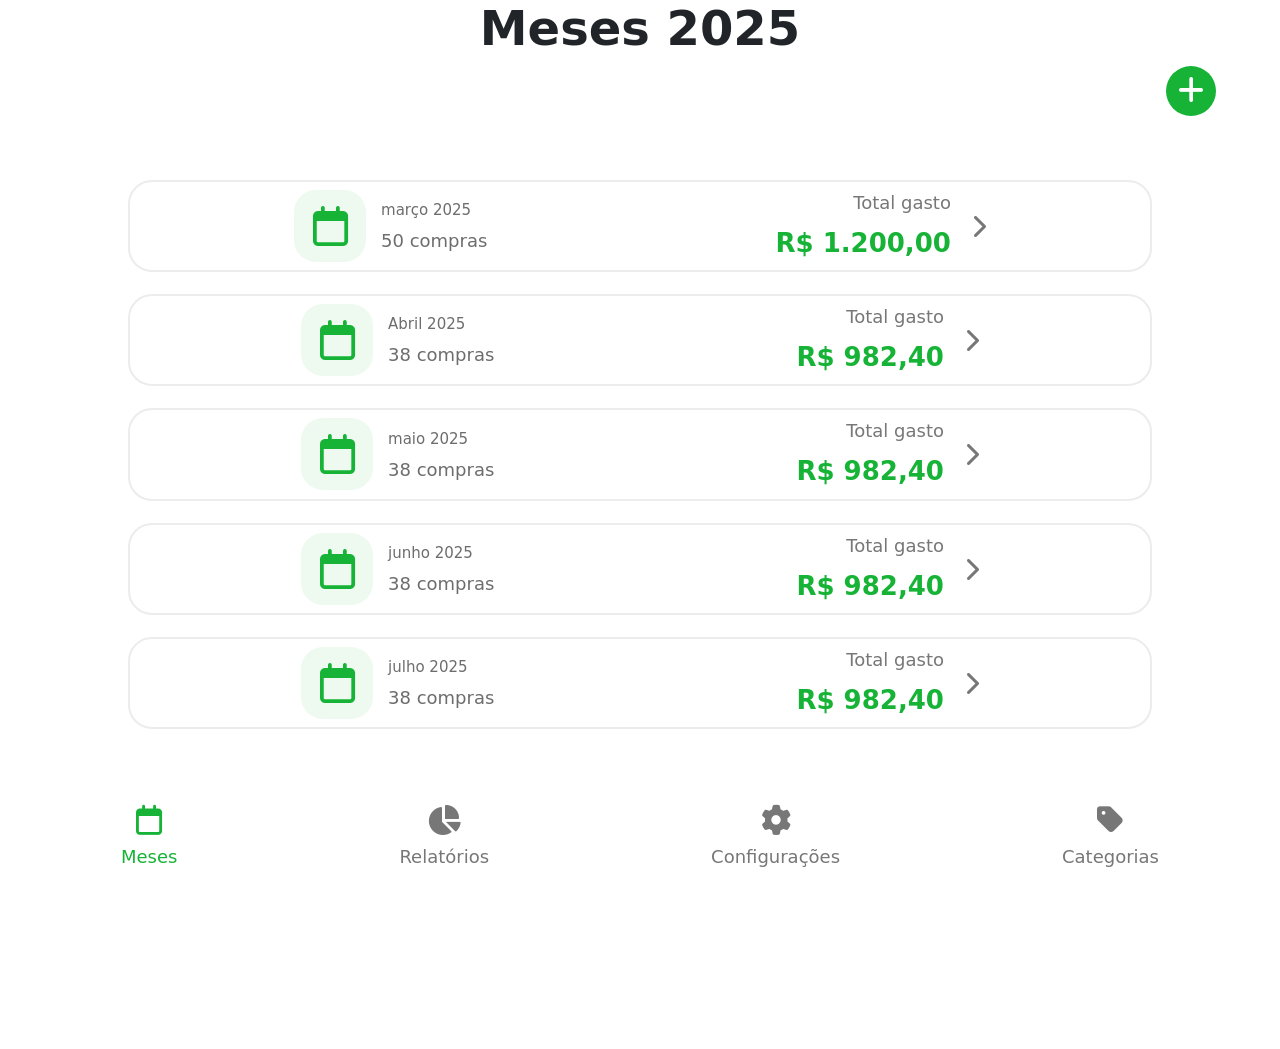
==== index.html @ ec9f698e "Rename Gastos.html to index.html" ====
<!DOCTYPE html>
<html lang="en">
<head>
    <meta charset="UTF-8">
    <meta name="viewport" content="width=device-width, initial-scale=1.0">
    <link rel="stylesheet"
href="https://cdnjs.cloudflare.com/ajax/libs/font-awesome/6.5.2/css/all.min.css"/>

 <link href="https://cdn.jsdelivr.net/npm/bootstrap@5.3.8/dist/css/bootstrap.min.css" rel="stylesheet" integrity="sha384-sRIl4kxILFvY47J16cr9ZwB07vP4J8+LH7qKQnuqkuIAvNWLzeN8tE5YBujZqJLB" crossorigin="anonymous">
  </head>
<link rel="stylesheet" href="css/gastos.css">
<link rel="stylesheet" href="css/responsive.css">
    <title>Controle financeiro</title>
</head>
<body>
    <div class="topo">
        <h1 class="text-center">Meses 2025</h1>
        <div class="container-button" style="display: flex; justify-content:flex-end ; margin-right: 5%;">
        <button class="button-add ">
             <i class="fa-solid fa-plus"></i>

        </button>
   </div>
 </div>

<!--------CARDS--------->

<!---------CARD 1----->

<div class="months">
<a href="months/marco.html">
<div class="card-mes">
    
    <div class="esquerda">
    <div class="icone">
        <i class="calendar fa-regular fa-calendar"></i>
    </div>
    <div class="info">
        <H2>março 2025</H2>
        <p>50 compras</p>
    </div>
    </div>



    <div style="display:flex; align-items:center;">

        <div class="direita" >
            <span>Total gasto</span>
            <div class="valor">
                R$ 1.200,00
            </div>
        </div>
        
              <i  class="fa-solid fa-chevron-right seta"></i>
        
        
    </div>
    
    </div>
</a>



<!-------CARD 2------->

<div class="card-mes">

    <div class="esquerda">

        <div class="icone">
            <i class="fa-regular fa-calendar"></i>
        </div>

        <div class="info">
            <h2>Abril 2025</h2>
            <p>38 compras</p>
        </div>

    </div>

    <div style="display:flex; align-items:center;">

        <div class="direita">
            <span>Total gasto</span>
            <div class="valor">R$ 982,40</div>
        </div>

        <i class="fa-solid fa-chevron-right seta"></i>

    </div>

</div>


<div class="card-mes">

    <div class="esquerda">

       

        <div class="icone">
            <i class="fa-regular fa-calendar"></i>
        </div>

        <div class="info">
            <h2>maio 2025</h2>
            <p>38 compras</p>
        </div>

    </div>

    <div style="display:flex; align-items:center;">

        <div class="direita">
            <span>Total gasto</span>
            <div class="valor">R$ 982,40</div>
        </div>

        <i class="fa-solid fa-chevron-right seta"></i>

    </div>

</div>




<div class="card-mes">

    <div class="esquerda">

        <div class="icone">
            <i class="fa-regular fa-calendar"></i>
        </div>

        <div class="info">
            <h2>junho 2025</h2>
            <p>38 compras</p>
        </div>

    </div>

    <div style="display:flex; align-items:center;">

        <div class="direita">
            <span>Total gasto</span>
            <div class="valor">R$ 982,40</div>
        </div>

        <i class="fa-solid fa-chevron-right seta"></i>

    </div>

</div>


<div class="card-mes">

    <div class="esquerda">

        <div class="icone">
            <i class="fa-regular fa-calendar"></i>
        </div>

        <div class="info">
            <h2>julho 2025</h2>
            <p>38 compras</p>
        </div>

    </div>

    <div style="display:flex; align-items:center;">

        <div class="direita">
            <span>Total gasto</span>
            <div class="valor">R$ 982,40</div>
        </div>

        <i class="fa-solid fa-chevron-right seta"></i>

    </div>

</div>

</div>




<!------MENU------->

<div class="menu">
    <div class="item-menu ativo">
        <i class="fa-regular fa-calendar"></i>
        <span>Meses</span>
    </div>


 <div class="item-menu">
        <i class="fa-solid fa-chart-pie"></i>
        <span>Relatórios</span>
    </div>

     <div class="item-menu">
        <i class="fa-solid fa-gear"></i>
        <span>Configurações</span>
    </div>

    <div class="item-menu">
        <i class="fa-solid fa-tag"></i>
        <span>Categorias</span>
    </div>

    </div>





    
</body>
</html>
---- css/gastos.css ----
body { 
    padding: 0 ; 
    margin: 0 ; 
} 

.topo h1{
     font-size:48px; 
     font-weight:700; 
    } 
.container-button {

 display: flex; justify-content:flex-end ; margin-right: 5%;
}

 .button-add { 
    width: 50px; 
    height: 50px; 
    border-radius: 50%; 
    border: none; 
    background-color: #16b336; 
    color: #fff; 
    font-size: 30px; 
    cursor: pointer; 
    display: block; 
    align-items: center; 
    justify-content: center; 
    
   

    
}

.months {

    margin-top: 5%;
    margin-bottom: 25%;

}


 .card-mes { 
    
    width:80%;
      margin:0 auto 25px;
    border-radius:28px; 
    padding: 0 20px ; 
    margin-bottom:22px; 
    display:flex; 
    align-items:center; 
    justify-content:space-around ;
     border:2px solid #ececec;
    border-radius:24px;
} 

.months a {
text-decoration: none;
     display:flex; 
    align-items:center; 
    justify-content:space-around ;
     
      width:100%;

}


.esquerda { 
    
    display: flex; 
    align-items: center;
     gap: 15px; 
     
    } 
    

    .icone { 
        
    width: 72px; 
    height: 72px; 
    border-radius: 22px; 
    background:#eef9f0; 
    display: flex; 
    justify-content: center; 
    align-items: center; 
    color:#16b336; 
    font-size:40px; 

} 

.info {
    

    margin-top: 10%;
    
}

.info h2 { 
    color:#6d6d6d; 
    font-size:15px; 
} 

.info p { 
    color:#6d6d6d; 
    font-size:18px; 
} 

.direita { 
    text-align:right; 

} 

.direita span { 
    color:#777; 
    font-size:18px; 
} 

.valor { 
    color:#16b336; 
    font-size:26px; 
    font-weight:700; 
    margin-top:8px; 
} 

.seta { 
    
    margin-left:20px; 
    color:#777; 
    font-size:24px; 
}

.menu {
    

      position:fixed;
    bottom:0;
    left:0;
    width:100%;

    background:#fff;
    border-top-left-radius:30px;
    border-top-right-radius:30px;
     display:flex;
    justify-content:space-around;

    padding:18px 10px 30px;
}

.item-menu{
    display:flex;
    flex-direction:column;
    align-items:center;
    gap:8px;

    color:#777;
    font-size:18px;
}

.item-menu i{
    font-size:30px;
}

.ativo{
    color:#16b336;
}
---- css/responsive.css ----
@media (max-width: 480px){

    .topo h1{
        margin-top: 5%;
        font-size:30px;
    }

    .container-button {

        margin-left: 5%;
        
    }

    .button-add {
        width: 30px;
        height: 30px;
        display: flex;
        justify-content: center;
        align-items: center;
    }

    .button-add i {

        font-size: 20px;
    }

    .card-mes{
        width:96%;
        border-radius:18px;
        display: flex;
        justify-content: space-between;
    }
    
    .seta {

        font-size: 20px;
    }

    .card-mes {
        gap:10px;
        
    }

    .icone{
        width:48px;
        height:48px;
        font-size:24px;
    }

    .info h2{
        /*font-size: 15px;*/
        font-size:12px;
    }

    .info p{
        /*font-size: 15px;*/
        font-size:12px;
    }

    .direita span{
        font-size:12px;
    }

    .valor{
        /*font-size: 18px;*/
        font-size:15px;
    }

    .menu{
        padding:15px 5px 25px;
    }

    .item-menu{
        font-size:12px;
    }

    .item-menu i{
        font-size:20px;
    }
}
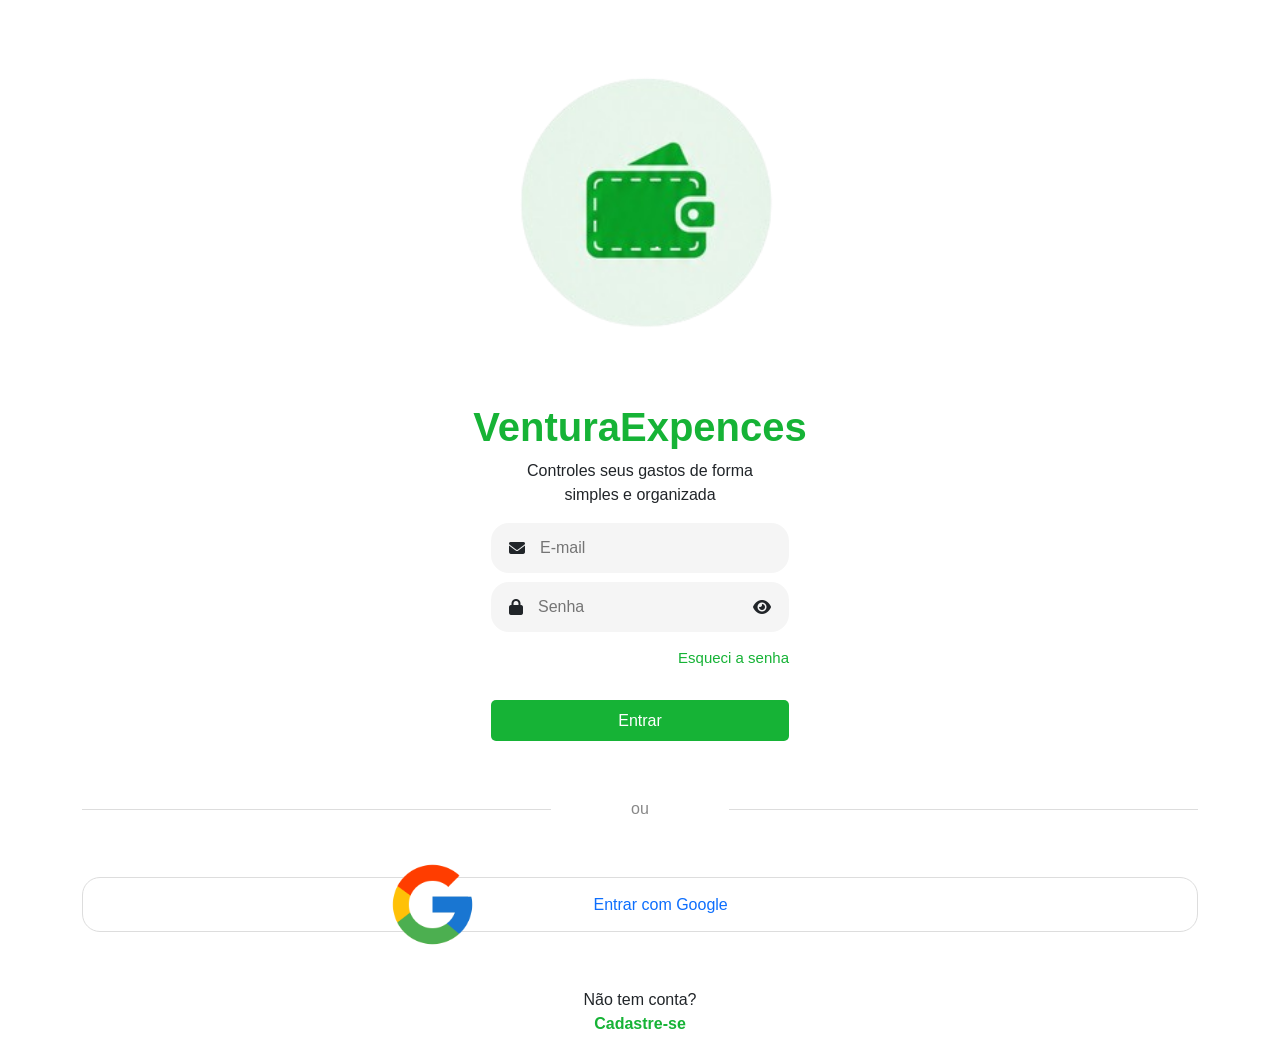
==== commit 2806b430: "adicionado modal para cadastrar as compras" ====
--- a/index.html
+++ b/index.html
@@ -3,221 +3,84 @@
 <head>
     <meta charset="UTF-8">
     <meta name="viewport" content="width=device-width, initial-scale=1.0">
-    <link rel="stylesheet"
+     <link rel="stylesheet"
 href="https://cdnjs.cloudflare.com/ajax/libs/font-awesome/6.5.2/css/all.min.css"/>
 
  <link href="https://cdn.jsdelivr.net/npm/bootstrap@5.3.8/dist/css/bootstrap.min.css" rel="stylesheet" integrity="sha384-sRIl4kxILFvY47J16cr9ZwB07vP4J8+LH7qKQnuqkuIAvNWLzeN8tE5YBujZqJLB" crossorigin="anonymous">
-  </head>
-<link rel="stylesheet" href="css/gastos.css">
-<link rel="stylesheet" href="css/responsive.css">
-    <title>Controle financeiro</title>
+ <link rel="stylesheet" href="css/login.css">
+    <title>Ventura Expences</title>
 </head>
 <body>
-    <div class="topo">
-        <h1 class="text-center">Meses 2025</h1>
-        <div class="container-button" style="display: flex; justify-content:flex-end ; margin-right: 5%;">
-        <button class="button-add ">
-             <i class="fa-solid fa-plus"></i>
 
-        </button>
-   </div>
- </div>
+    <div class="container">
+        <div class="logo">
+            <img src="
+            img/carteira.png" alt="" srcset="">
+        </div>
 
-<!--------CARDS--------->
+        <h1 class="text-center">VenturaExpences</h1>
+        <p class="text-center" >Controles seus gastos de forma<br>simples e organizada</p>
+        <div class="container-form">
+            <form action="validaLogin.php"  >
+            
+           
+        <!--COMEÇO DO INPUT EMAIL-->
+            <div class="input-box" >
 
-<!---------CARD 1----->
+                <i class="fa-solid fa-envelope"></i>
 
-<div class="months">
-<a href="months/marco.html">
-<div class="card-mes">
-    
-    <div class="esquerda">
-    <div class="icone">
-        <i class="calendar fa-regular fa-calendar"></i>
-    </div>
-    <div class="info">
-        <H2>março 2025</H2>
-        <p>50 compras</p>
-    </div>
-    </div>
+                <input class="input-email" type="email" placeholder="E-mail">
 
+            </div>
 
+      <!--FIM DO INPUT EMAIL-->      
+         
+            <div class="input-box-password" >
 
-    <div style="display:flex; align-items:center;">
+   <i class="fa-solid fa-lock"></i>
+                
 
-        <div class="direita" >
-            <span>Total gasto</span>
-            <div class="valor">
-                R$ 1.200,00
+               
+                <input class="input-password" type="password" placeholder="Senha">
+<i class="fa-solid fa-eye"></i>
+
+              
             </div>
+            <a class="forgot" href="forgotPassword.php">Esqueci a senha</a>
+
+            <input class="btn-submit" type="submit" value="Entrar">
+
+           </form>
+
+          
+         
         </div>
+         <div class="separator">
+            <span>ou</span>
+
+           </div>
+
+           <button class="btn-google"> 
+            <a href="http://">
+            <img src="img/google-logo.png" alt="" width="10%" srcset="">
+            
+            
+            Entrar com Google
+            </a>
+           </button>
+
+           <p class="register">
+            Não tem conta?<br>
+            <a href="#">Cadastre-se</button>
+             </p>
+
+     
         
-              <i  class="fa-solid fa-chevron-right seta"></i>
-        
-        
+
+          
+          
+       
     </div>
     
-    </div>
-</a>
-
-
-
-<!-------CARD 2------->
-
-<div class="card-mes">
-
-    <div class="esquerda">
-
-        <div class="icone">
-            <i class="fa-regular fa-calendar"></i>
-        </div>
-
-        <div class="info">
-            <h2>Abril 2025</h2>
-            <p>38 compras</p>
-        </div>
-
-    </div>
-
-    <div style="display:flex; align-items:center;">
-
-        <div class="direita">
-            <span>Total gasto</span>
-            <div class="valor">R$ 982,40</div>
-        </div>
-
-        <i class="fa-solid fa-chevron-right seta"></i>
-
-    </div>
-
-</div>
-
-
-<div class="card-mes">
-
-    <div class="esquerda">
-
-       
-
-        <div class="icone">
-            <i class="fa-regular fa-calendar"></i>
-        </div>
-
-        <div class="info">
-            <h2>maio 2025</h2>
-            <p>38 compras</p>
-        </div>
-
-    </div>
-
-    <div style="display:flex; align-items:center;">
-
-        <div class="direita">
-            <span>Total gasto</span>
-            <div class="valor">R$ 982,40</div>
-        </div>
-
-        <i class="fa-solid fa-chevron-right seta"></i>
-
-    </div>
-
-</div>
-
-
-
-
-<div class="card-mes">
-
-    <div class="esquerda">
-
-        <div class="icone">
-            <i class="fa-regular fa-calendar"></i>
-        </div>
-
-        <div class="info">
-            <h2>junho 2025</h2>
-            <p>38 compras</p>
-        </div>
-
-    </div>
-
-    <div style="display:flex; align-items:center;">
-
-        <div class="direita">
-            <span>Total gasto</span>
-            <div class="valor">R$ 982,40</div>
-        </div>
-
-        <i class="fa-solid fa-chevron-right seta"></i>
-
-    </div>
-
-</div>
-
-
-<div class="card-mes">
-
-    <div class="esquerda">
-
-        <div class="icone">
-            <i class="fa-regular fa-calendar"></i>
-        </div>
-
-        <div class="info">
-            <h2>julho 2025</h2>
-            <p>38 compras</p>
-        </div>
-
-    </div>
-
-    <div style="display:flex; align-items:center;">
-
-        <div class="direita">
-            <span>Total gasto</span>
-            <div class="valor">R$ 982,40</div>
-        </div>
-
-        <i class="fa-solid fa-chevron-right seta"></i>
-
-    </div>
-
-</div>
-
-</div>
-
-
-
-
-<!------MENU------->
-
-<div class="menu">
-    <div class="item-menu ativo">
-        <i class="fa-regular fa-calendar"></i>
-        <span>Meses</span>
-    </div>
-
-
- <div class="item-menu">
-        <i class="fa-solid fa-chart-pie"></i>
-        <span>Relatórios</span>
-    </div>
-
-     <div class="item-menu">
-        <i class="fa-solid fa-gear"></i>
-        <span>Configurações</span>
-    </div>
-
-    <div class="item-menu">
-        <i class="fa-solid fa-tag"></i>
-        <span>Categorias</span>
-    </div>
-
-    </div>
-
-
-
-
-
-    
 </body>
-</html>
+</html>
--- a/css/login.css
+++ b/css/login.css
@@ -0,0 +1,241 @@
+*{
+    margin:0;
+    padding:0;
+    box-sizing:border-box;
+    font-family:Arial, Helvetica, sans-serif;
+}
+
+body{
+
+    background:#ffffff;
+
+}
+
+.container > .logo {
+
+    display: flex; 
+        justify-content: center; 
+        align-items: center;
+        padding: 5%;
+        color: #5C4033;"
+}
+
+.container > .logo > img {
+
+    width: 30%;
+}
+
+.container > h1 {
+
+    color:#16b336; 
+    font-weight: bolder;
+}
+
+.container > p {
+
+    font-size: 16px;
+}
+
+.container-form {
+display: flex; 
+justify-content: center; 
+align-items: center;
+
+}
+
+.container-form > form {
+display:flex;
+    flex-direction:column;
+
+}
+
+.container-form > form > .input-box {
+
+    height:50px;
+
+    border-radius:18px;
+
+    background:#f5f5f5;
+
+    display:flex;
+    align-items:center;
+
+    padding:0 18px;
+}
+
+.container-form > form > .input-box-password {
+
+margin-top: 3%;
+    height:50px;
+
+    border-radius:18px;
+
+    background:#f5f5f5;
+
+    display:flex;
+    align-items:center;
+
+    padding:0 18px;
+}
+
+form > .input-box > .input-email {
+
+      flex:1; /*ocupa todo o espaco disponivel dentro do container*/
+
+    margin:0 15px;
+
+    border:none;
+    outline:none;
+
+    background:none;
+
+    font-size:16px;
+}
+
+form > .input-box-password> .input-password {
+
+     flex:1;
+
+    margin:0 15px;
+
+    border:none;
+    outline:none;
+
+    background:none;
+
+    font-size:16px;
+}
+
+form > .btn-submit {
+
+    margin-top: 10%; 
+     background:#16b336; 
+     border-radius: 5px; 
+     border: none;
+    padding: 3%; 
+    color: white;
+}
+
+form > .forgot {
+
+    text-align: end; 
+    font-size: 15px;
+     text-decoration:none;
+
+    color:#16b336;
+
+    margin-top: 5%;
+}
+
+.container > .separator {
+
+    
+
+    text-align:center;
+
+    margin:5% 0;
+
+    position:relative;
+
+
+}
+
+.container > .separator::before{
+
+    content:"";
+
+    position:absolute;
+
+    left:0;
+
+    top:50%;
+
+    width:42%;
+
+    height:1px;
+
+    background:#ddd;
+}
+
+.container > .separator::after{
+
+    content:"";
+
+    position:absolute;
+
+    right:0;
+
+    top:50%;
+
+    width:42%;
+
+    height:1px;
+
+    background:#ddd;
+}
+
+.container > .separator > span {
+
+    background:#fff;
+
+    color:#888;
+
+    padding:0 12px;
+
+
+}
+.container > .btn-google {
+
+     width:100%;
+    height:55px;
+     border-radius:18px;
+
+    border:1px solid #ddd;
+     background:#fff;
+
+    margin-bottom:15px;
+
+    font-size:16px;
+    display: flex;
+    justify-content: center;
+    align-items: center;
+
+    
+   
+
+
+
+}
+
+.container > .btn-google > a{
+
+width: 100%;
+    text-decoration: none;
+   text-align: center;
+   margin-right: 15%;
+   display: flex;
+   justify-content: center;
+   align-items: center;
+   gap: 12%;
+
+}
+
+.container > .btn-google > img{
+
+    margin-right: 25%;
+}
+
+.container > .register {
+
+    text-align: center;
+    margin-top: 5%;
+}
+
+.container > .register > a {
+
+     font-weight:bold;
+
+    text-decoration:none;
+    color: #16b336;;
+}
+
